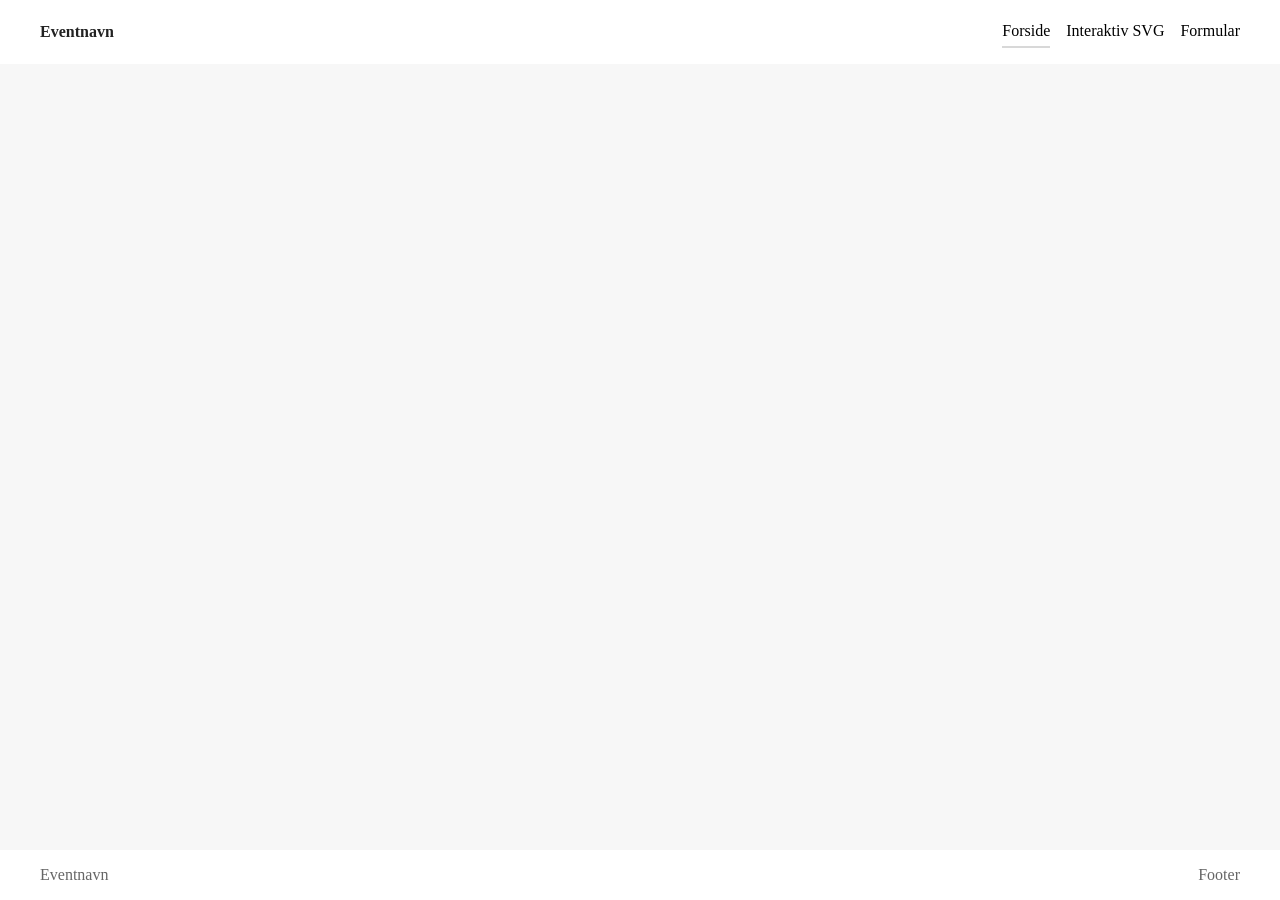
==== index.html @ 4a42bdc1 "init" ====
<!DOCTYPE html>
<html lang="da">

<head>
  <meta charset="UTF-8">
  <meta name="viewport" content="width=device-width, initial-scale=1.0">
  <title>Eventnavn</title>
  <link rel="stylesheet" href="./starter.css">
  <link rel="stylesheet" href="./style.css">
</head>

<body>
  <header class="site-header">
    <div class="header-content">
      <a class="site-logo" href="./">Eventnavn</a>
      <nav class="site-nav">
        <button>Menu</button>
        <ul class="menu" id="menu" popover>
          <li><a href="./" aria-current="page">Forside</a></li>
          <li><a href="./svg.html">Interaktiv SVG</a></li>
          <li><a href="./form.html">Formular</a></li>
        </ul>
      </nav>
    </div>
  </header>

  <main></main>

  <footer class="site-footer">
    <div class="footer-content">
      <p>Eventnavn</p>
      <p>Footer</p>
    </div>
  </footer>
  <script src="./script.js"></script>
</body>

</html>
---- style.css ----
/* Variabler */
html {
  --color-page: #f7f7f7;
  --color-surface: #fff;
  --color-text: #222;
  --color-muted: #666;
  --color-border: #d8d8d8;
  --space-05: 0.5rem;
  --space-1: 1rem;
  --space-2: 2rem;
  --space-3: 3rem;

  background: var(--color-page);
  color: var(--color-text);
}

/* Globalt layout */
body {
  margin: 0;
  min-height: 100svh;
  display: grid;
  grid-template-rows: auto 1fr auto;
  grid-template-columns: minmax(1rlh, 1fr) minmax(0, 75rem) minmax(1rlh, 1fr);
}

h1,
h2,
h3,
p {
  margin: 0;
}

main {
  display: grid;
  grid-template-columns: inherit;
  grid-column: 1 / -1;
  align-content: start;
}

main > * {
  grid-column: 2;
  padding-block: var(--space-3);
}

.svg-page {
  display: grid;
  gap: var(--space-2);
}

.svg-intro {
  display: grid;
  gap: var(--space-1);
  max-width: 60ch;
}

.svg-intro p {
  color: var(--color-muted);
}

.svg-layout {
  display: grid;
  gap: var(--space-2);
  align-items: start;
  @media (width > 800px) {
    grid-template-columns: 1fr min(40%, 36ch);
  }
}

.form-page {
  display: grid;
  gap: var(--space-2);
  @media (width > 600px) {
    grid-template-columns: min(40%, 50ch) 1fr;
  }
}

.form-intro {
  display: grid;
  gap: var(--space-1);
  align-content: start;
  max-width: 60ch;
}

.form-intro p {
  color: var(--color-muted);
}

.opsamling-page {
  display: grid;
  gap: var(--space-2);
  align-items: start;

  @media (width > 800px) {
    grid-template-columns: minmax(0, 44ch) minmax(20rem, 1fr);
  }
}

.opsamling-intro {
  display: grid;
  gap: var(--space-1);
  max-width: 60ch;
}

.opsamling-intro p {
  color: var(--color-muted);
}

.error-page {
  display: grid;
  gap: var(--space-1);
  max-width: 60ch;
}

.error-page p {
  color: var(--color-muted);
}

/* Header og footer */
.site-header,
.site-footer {
  grid-column: 1 / -1;

  display: grid;
  grid-template-columns: inherit;
  background: var(--color-surface);
}

.header-content,
.footer-content {
  grid-column: 2;
}

.header-content {
  min-height: 4rem;
  display: flex;
  justify-content: space-between;
  align-items: center;
  gap: var(--space-1);
}

.site-logo {
  color: inherit;
  font-weight: 700;
  text-decoration: none;
}

.footer-content {
  padding-block: var(--space-1);
  display: flex;
  flex-wrap: wrap;
  justify-content: space-between;
  gap: var(--space-1);
  color: var(--color-muted);
}

/* Navigation */
[popover] {
  margin: 0;
  padding: 0;
  border: none;
  background: transparent;
}

.site-nav button {
  padding: 0.4rem 0.7rem;
  border: 1px solid var(--color-border);
  background: var(--color-surface);
  @media (width > 600px) {
    display: none;
  }
}

.menu {
  margin: 0;
  padding: var(--space-1);
  list-style: none;
  background: var(--color-surface);
  border: 1px solid var(--color-border);
  @media (width > 600px) {
    display: flex;
    gap: var(--space-1);
    padding: 0;
    border: none;
    background: none;
    position: static;
  }
}

.menu a {
  display: block;
  padding: 0.4rem 0;
  color: inherit;
  text-decoration: none;
  border-bottom: 2px solid #0000;
}

.menu a[aria-current="page"] {
  border-bottom-color: var(--color-border);
}

/* Flader */
.panel,
.svg-placeholder,
.form-placeholder,
.opsamling-placeholder {
  background: var(--color-surface);
  border: 1px solid var(--color-border);
}

.panel {
  padding: var(--space-1);
  display: grid;
  gap: var(--space-1);
}

.svg-placeholder,
.opsamling-placeholder {
  min-height: -webkit-fill-available;
  min-height: stretch;
}

.form-placeholder {
  min-height: -webkit-fill-available;
  min-height: stretch;
  padding: var(--space-1);
}

/* Details */
.accordion {
  display: grid;
  gap: var(--space-05);
}

.accordion-item {
  border: 1px solid var(--color-border);
  background: var(--color-surface);
}

.accordion-item p {
  padding: 0 var(--space-1) var(--space-1);
  color: var(--color-muted);
}

/* Knap/link */
.button {
  justify-self: start;
  display: inline-block;
  padding: 0.5rem 0.8rem;
  border: 1px solid var(--color-border);
  background: var(--color-surface);
  color: inherit;
  text-decoration: none;
}
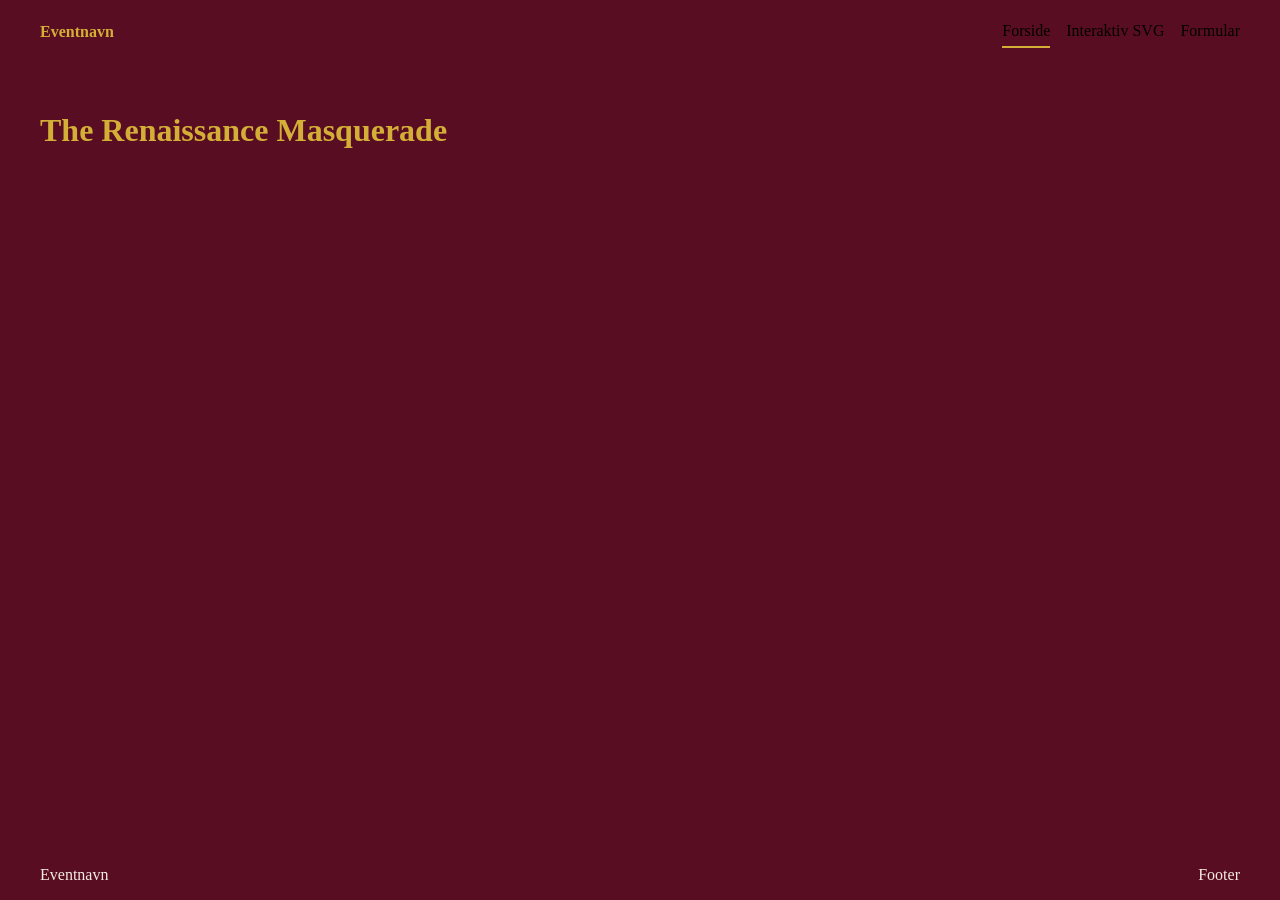
==== commit 88f50e90: "har sat nogle farver ind, og arbejdet lidt på formular" ====
--- a/index.html
+++ b/index.html
@@ -24,7 +24,9 @@
     </div>
   </header>
 
-  <main></main>
+  <main>
+    <h1>The Renaissance Masquerade</h1>
+  </main>
 
   <footer class="site-footer">
     <div class="footer-content">
--- a/style.css
+++ b/style.css
@@ -1,10 +1,10 @@
 /* Variabler */
 html {
-  --color-page: #f7f7f7;
-  --color-surface: #fff;
-  --color-text: #222;
-  --color-muted: #666;
-  --color-border: #d8d8d8;
+  --color-page: #590d22;
+  --color-surface: #590d22;
+  --color-text: #d4af37;
+  --color-muted: #f4ece1;
+  --color-border: #d4af37;
   --space-05: 0.5rem;
   --space-1: 1rem;
   --space-2: 2rem;
@@ -12,6 +12,10 @@
 
   background: var(--color-page);
   color: var(--color-text);
+
+  --font-heading: "Germania One", serif;
+  --font-body:    
+;
 }
 
 /* Globalt layout */
@@ -21,6 +25,12 @@
   display: grid;
   grid-template-rows: auto 1fr auto;
   grid-template-columns: minmax(1rlh, 1fr) minmax(0, 75rem) minmax(1rlh, 1fr);
+}
+
+h1,
+h2,
+h3 {
+  font-family: var(--font-);
 }
 
 h1,
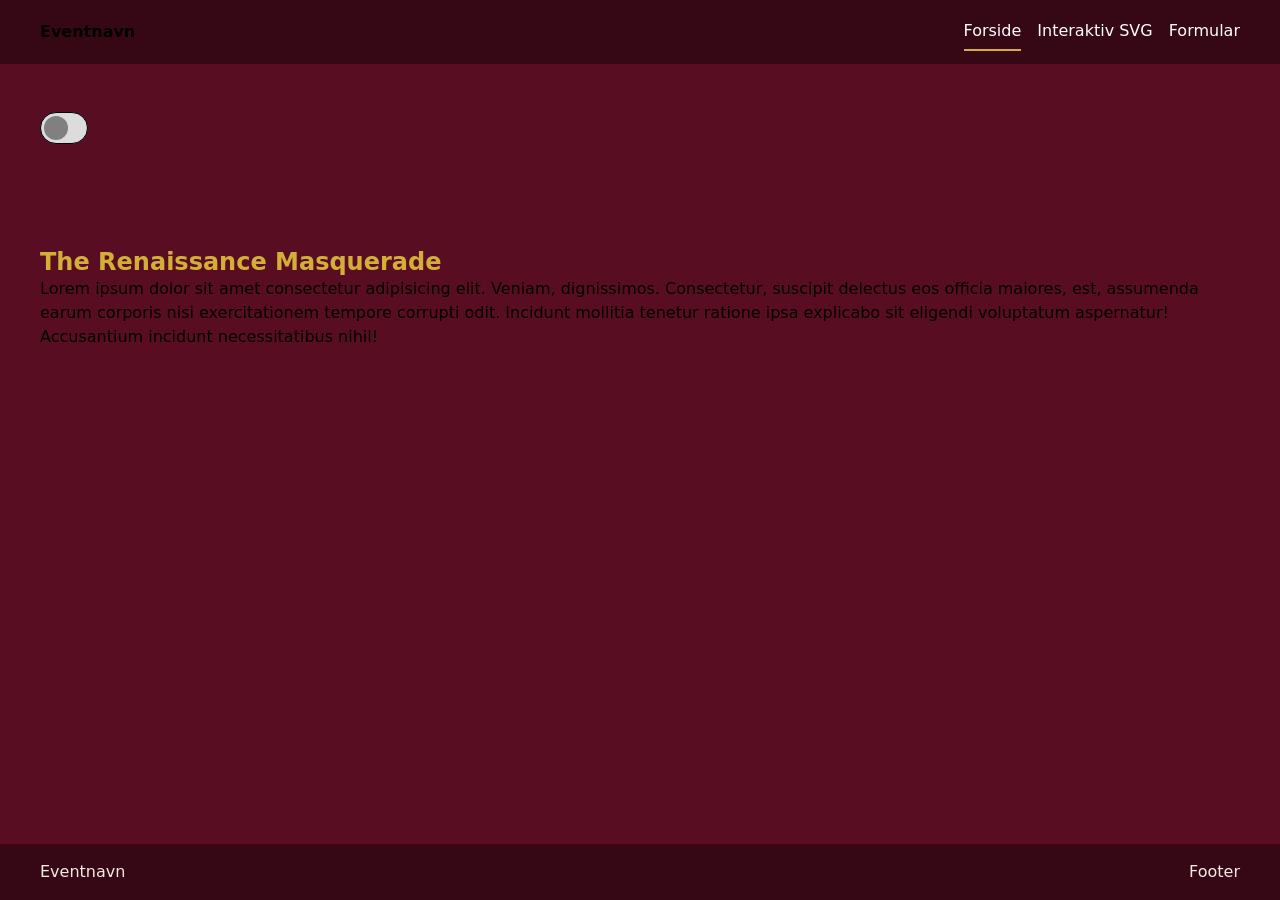
==== commit 95282109: "Har arbejdet på dark-mode/light-mode" ====
--- a/index.html
+++ b/index.html
@@ -25,7 +25,17 @@
   </header>
 
   <main>
-    <h1>The Renaissance Masquerade</h1>
+    <label>
+      <span class="visually-hidden">Theme</span>
+      <input id="theme-toggle" type="checkbox">
+    </label>
+    <section>
+      <h1>The Renaissance Masquerade</h1>
+      <p>Lorem ipsum dolor sit amet consectetur adipisicing elit. Veniam, dignissimos. Consectetur, suscipit delectus
+        eos officia maiores, est, assumenda earum corporis nisi exercitationem tempore corrupti odit. Incidunt mollitia
+        tenetur ratione ipsa explicabo sit eligendi voluptatum aspernatur! Accusantium incidunt necessitatibus nihil!
+      </p>
+    </section>
   </main>
 
   <footer class="site-footer">
--- a/starter.css
+++ b/starter.css
@@ -0,0 +1,117 @@
+*,
+::before,
+::after {
+  box-sizing: border-box;
+  margin: 0;
+  padding: 0;
+}
+
+html {
+  interpolate-size: allow-keywords;
+  font-family: system-ui, sans-serif;
+  line-height: 1.5;
+  -webkit-font-smoothing: antialiased;
+}
+
+h1,
+h2 {
+  line-height: 1.25;
+}
+
+p,
+li {
+  text-wrap: pretty;
+}
+
+img,
+svg {
+  display: block;
+  width: 100%;
+  height: auto;
+}
+
+label {
+  display: block;
+}
+
+input,
+button,
+textarea,
+select {
+  font: inherit;
+  color: inherit;
+  background-color: transparent;
+  font-size: max(1em, 16px);
+  padding: 0;
+  margin: 0;
+}
+
+input:where([type="checkbox"], [type="radio"]) {
+  width: 1em;
+  height: 1em;
+}
+
+textarea {
+  resize: none;
+  min-height: 4lh;
+}
+
+legend {
+  padding: 0;
+}
+
+select,
+::picker(select) {
+  appearance: base-select;
+}
+
+[popover] {
+  margin: revert;
+}
+
+dialog {
+  overscroll-behavior: none;
+
+  &::backdrop {
+    overflow: hidden;
+    overscroll-behavior: contain;
+  }
+}
+
+.visually-hidden {
+  position: absolute;
+  width: 1px;
+  height: 1px;
+  overflow: hidden;
+  white-space: nowrap;
+  clip-path: inset(100%);
+}
+
+#theme-toggle {
+  --h: 2rem;
+  --w: 3rem;
+  font: inherit;
+  appearance: none;
+  background: gainsboro;
+  height: var(--h);
+  width: var(--w);
+  border: 1px solid #000;
+  cursor: pointer;
+  border-radius: 9999px;
+}
+
+#theme-toggle::before {
+  content: "";
+  display: block;
+  padding: 3px;
+  height: 100%;
+  aspect-ratio: 1;
+  background: gray content-box;
+  border-radius: inherit;
+  transition: 0.3s;
+}
+
+#theme-toggle:checked::before {
+  background-color: green;
+  translate: calc(var(--w) - var(--h));
+}
--- a/style.css
+++ b/style.css
@@ -1,10 +1,12 @@
 /* Variabler */
 html {
-  --color-page: #590d22;
-  --color-surface: #590d22;
-  --color-text: #d4af37;
+  color-scheme: dark;
+  --color-page: light-dark(#f3e9d8, #590d22);
+  --color-surface: light-dark(#d9c2a2, #360714);
+  --color-heading: light-dark(#d4af37, #d4af37);
+  --color-text: light-dark(#black, #f4ece1);
   --color-muted: #f4ece1;
-  --color-border: #d4af37;
+  --color-border: light-dark(#d4af37, #d4af37);
   --space-05: 0.5rem;
   --space-1: 1rem;
   --space-2: 2rem;
@@ -12,10 +14,10 @@
 
   background: var(--color-page);
   color: var(--color-text);
-
-  --font-heading: "Germania One", serif;
-  --font-body:    
-;
+}
+
+html.light {
+  color-scheme: light;
 }
 
 /* Globalt layout */
@@ -30,7 +32,7 @@
 h1,
 h2,
 h3 {
-  font-family: var(--font-);
+  color: var(--color-heading);
 }
 
 h1,
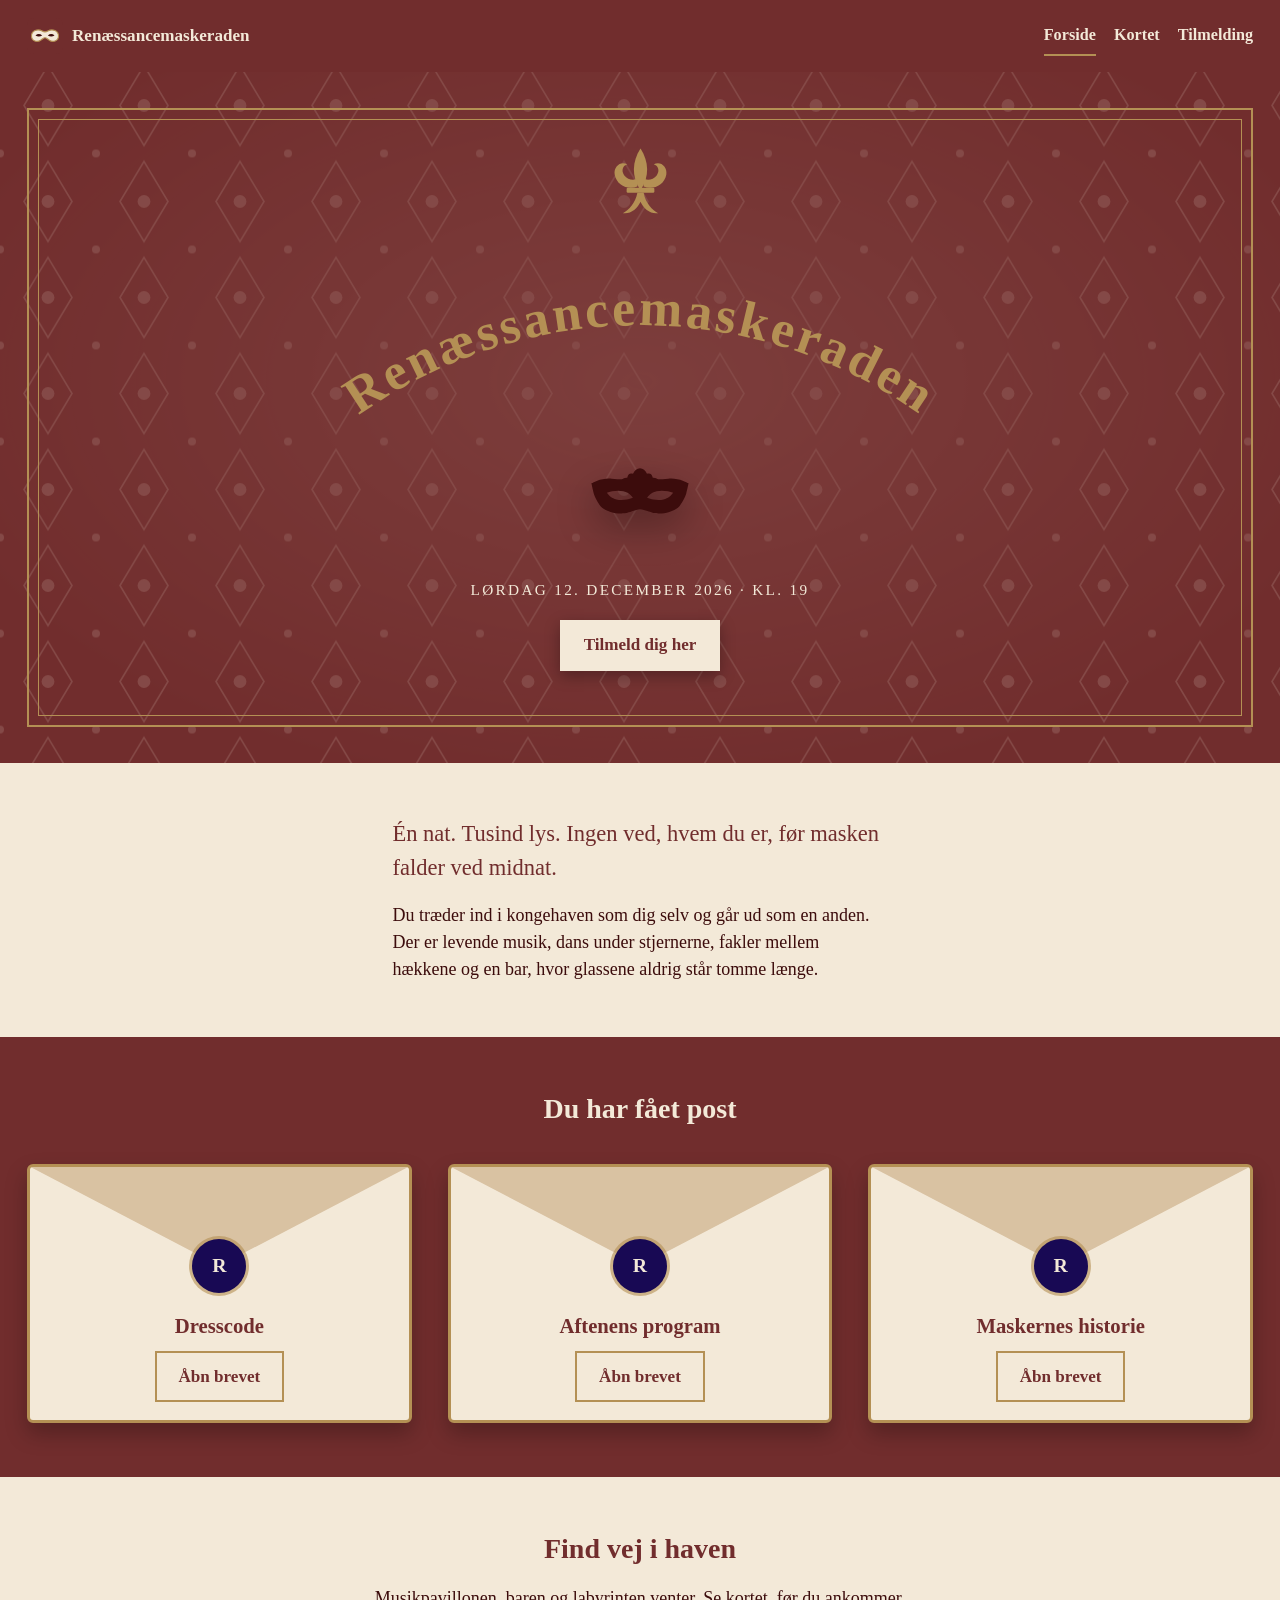
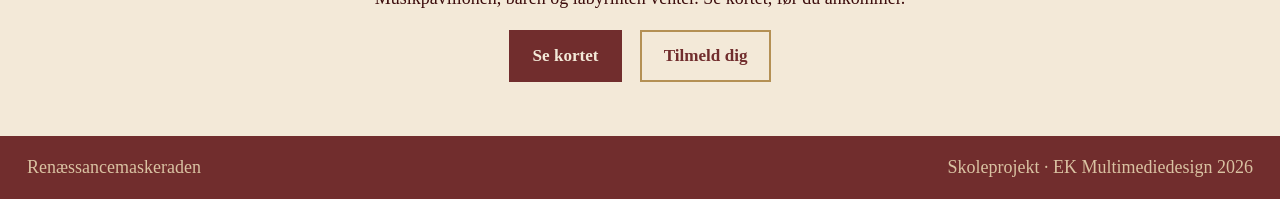
==== commit 47038b9c: "push" ====
--- a/index.html
+++ b/index.html
@@ -2,46 +2,142 @@
 <html lang="da">
 
 <head>
-  <meta charset="UTF-8">
-  <meta name="viewport" content="width=device-width, initial-scale=1.0">
-  <title>Eventnavn</title>
-  <link rel="stylesheet" href="./starter.css">
-  <link rel="stylesheet" href="./style.css">
+  <meta charset="UTF-8" />
+  <meta name="viewport" content="width=device-width, initial-scale=1.0" />
+  <title>Renæssancemaskeraden</title>
+  <link rel="icon" href="img/favicon.svg" type="image/svg+xml">
+  <link rel="stylesheet" href="starter.css" />
+  <link rel="stylesheet" href="style.css" />
 </head>
 
 <body>
   <header class="site-header">
     <div class="header-content">
-      <a class="site-logo" href="./">Eventnavn</a>
+      <a class="site-logo" href="./">
+        <img src="./img/favicon.svg" alt="">
+        Renæssancemaskeraden
+      </a>
       <nav class="site-nav">
-        <button>Menu</button>
+        <button popovertarget="menu">Menu</button>
         <ul class="menu" id="menu" popover>
           <li><a href="./" aria-current="page">Forside</a></li>
-          <li><a href="./svg.html">Interaktiv SVG</a></li>
-          <li><a href="./form.html">Formular</a></li>
+          <li><a href="./svg.html">Kortet</a></li>
+          <li><a href="./form.html">Tilmelding</a></li>
         </ul>
       </nav>
     </div>
   </header>
 
   <main>
-    <label>
-      <span class="visually-hidden">Theme</span>
-      <input id="theme-toggle" type="checkbox">
-    </label>
-    <section>
-      <h1>The Renaissance Masquerade</h1>
-      <p>Lorem ipsum dolor sit amet consectetur adipisicing elit. Veniam, dignissimos. Consectetur, suscipit delectus
-        eos officia maiores, est, assumenda earum corporis nisi exercitationem tempore corrupti odit. Incidunt mollitia
-        tenetur ratione ipsa explicabo sit eligendi voluptatum aspernatur! Accusantium incidunt necessitatibus nihil!
-      </p>
+    <!-- Hero: fuld bredde, med baggrundsbillede og ramme -->
+    <section class="hero full-bleed">
+      <div class="hero-frame">
+        <img class="hero-fleur" src="./img/fleur.svg" alt="">
+
+        <!-- Titlen i en bue. Den rigtige tekst står skjult i h1, så skærmlæsere kan læse den.
+             Selve buen er en lille SVG, hvor teksten følger stien med id "bue". -->
+        <h1 class="hero-title">
+          <span class="visually-hidden">Renæssancemaskeraden</span>
+          <svg viewBox="0 0 1000 330" aria-hidden="true">
+            <path id="bue" d="M70 300A560 560 0 0 1 930 300" fill="none" />
+            <text>
+              <textPath href="#bue" startOffset="50%" text-anchor="middle">Renæssancemaskeraden</textPath>
+            </text>
+          </svg>
+          <!-- Placeholder: skift til jeres billede af de to masker -->
+          <img class="hero-masker" src="./img/maske-colombina.svg" alt="">
+        </h1>
+
+        <p class="hero-date">Lørdag 12. december 2026 · kl. 19</p>
+        <a class="button button-primary" href="./form.html">Tilmeld dig her</a>
+      </div>
     </section>
+
+    <!-- Intro -->
+    <section class="event-intro reveal">
+      <p>Én nat. Tusind lys. Ingen ved, hvem du er, før masken falder ved midnat.</p>
+      <p>Du træder ind i kongehaven som dig selv og går ud som en anden. Der er levende musik, dans under
+        stjernerne, fakler mellem hækkene og en bar, hvor glassene aldrig står tomme længe.</p>
+    </section>
+
+    <!-- Breve: fuld bredde. Hvert brev åbner en popover -->
+    <section class="letters full-bleed">
+      <div class="letters-content">
+        <h2>Du har fået post</h2>
+        <div class="letter-grid">
+
+          <article class="envelope reveal">
+            <span class="envelope-seal" aria-hidden="true">R</span>
+            <h3>Dresscode</h3>
+            <button class="button button-secondary" popovertarget="brev-dresscode">Åbn brevet</button>
+          </article>
+
+          <article class="envelope reveal">
+            <span class="envelope-seal" aria-hidden="true">R</span>
+            <h3>Aftenens program</h3>
+            <button class="button button-secondary" popovertarget="brev-program">Åbn brevet</button>
+          </article>
+
+          <article class="envelope reveal">
+            <span class="envelope-seal" aria-hidden="true">R</span>
+            <h3>Maskernes historie</h3>
+            <button class="button button-secondary" popovertarget="brev-masker">Åbn brevet</button>
+          </article>
+
+        </div>
+      </div>
+    </section>
+
+    <!-- Teaser til kortet og formularen -->
+    <section class="teaser reveal">
+      <h2>Find vej i haven</h2>
+      <p>Musikpavillonen, baren og labyrinten venter. Se kortet, før du ankommer.</p>
+      <div class="actions">
+        <a class="button button-primary" href="./svg.html">Se kortet</a>
+        <a class="button button-secondary" href="./form.html">Tilmeld dig</a>
+      </div>
+    </section>
+
+    <!-- Brevene (popovers). De ligger her og folder sig ud oven på siden -->
+    <article class="letter" id="brev-dresscode" popover>
+      <p class="letter-kicker">Til vores gæster</p>
+      <h2>Dresscode</h2>
+      <p>Kom i dit fineste. Tænk dybe røde farver, guld og sort. Masken er det eneste krav, og den skal blive på
+        til midnat.</p>
+      <p>Har du ingen maske, kan du låne en ved porten.</p>
+      <p class="letter-sign">Deres ærbødige vært</p>
+      <button class="button button-primary" popovertarget="brev-dresscode" popovertargetaction="hide">Luk
+        brevet</button>
+    </article>
+
+    <article class="letter" id="brev-program" popover>
+      <p class="letter-kicker">Til vores gæster</p>
+      <h2>Aftenens program</h2>
+      <ul>
+        <li><strong>19.00</strong> Portene åbner</li>
+        <li><strong>20.00</strong> Orkestret spiller op i pavillonen</li>
+        <li><strong>22.00</strong> Fakkelvandring gennem labyrinten</li>
+        <li><strong>24.00</strong> Maskerne falder</li>
+      </ul>
+      <p class="letter-sign">Deres ærbødige vært</p>
+      <button class="button button-primary" popovertarget="brev-program" popovertargetaction="hide">Luk brevet</button>
+    </article>
+
+    <article class="letter" id="brev-masker" popover>
+      <p class="letter-kicker">Til vores gæster</p>
+      <h2>Maskernes historie</h2>
+      <p><strong>Colombina</strong> er halvmasken med fjer, der kun dækker øjnene.</p>
+      <p><strong>Volto</strong> er den hvide helmaske, der gør alle ansigter ens.</p>
+      <p><strong>Bauta</strong> har en fremskudt hage, så man kan spise og drikke uden at tage den af.</p>
+      <p class="letter-sign">Deres ærbødige vært</p>
+      <button class="button button-primary" popovertarget="brev-masker" popovertargetaction="hide">Luk brevet</button>
+    </article>
   </main>
 
   <footer class="site-footer">
     <div class="footer-content">
-      <p>Eventnavn</p>
-      <p>Footer</p>
+      <p>Renæssancemaskeraden</p>
+      <p>Skoleprojekt · EK Multimediedesign 2026</p>
     </div>
   </footer>
   <script src="./script.js"></script>
--- a/style.css
+++ b/style.css
@@ -1,23 +1,55 @@
 /* Variabler */
 html {
-  color-scheme: dark;
-  --color-page: light-dark(#f3e9d8, #590d22);
-  --color-surface: light-dark(#d9c2a2, #360714);
-  --color-heading: light-dark(#d4af37, #d4af37);
-  --color-text: light-dark(#black, #f4ece1);
-  --color-muted: #f4ece1;
-  --color-border: light-dark(#d4af37, #d4af37);
+  /* Farver fra styletile (masquerade) */
+  --color-page: #f3e9d8; /* Background */
+  --color-surface: #d9c2a2; /* Surface */
+  --color-text: #3c0c0c; /* Text */
+  --color-primary: #712d2d; /* Primary */
+  --color-accent: #b49054; /* Accent, kun til pynt og kanter */
+  --color-night: #180954; /* Den 6. farve, mørkeblå */
+  --color-wine: #712d2d; /* Primary, som ikke skifter i dark mode */
+  --color-text-dark: #3c0c0c; /* Text, som ikke skifter i dark mode */
+
+  /* Afledte farver */
+  --color-on-primary: #f3e9d8; /* tekst oven på Primary */
+  --color-button-hover: var(--color-text);
+  --color-muted: #5e3030;
+  --color-border: var(--color-accent);
+  --color-error: #9b1c1c;
+
+  /* Fonte */
+  --font-heading: "Cinzel", "Times New Roman", serif;
+  --font-body: "IM Fell English", Georgia, serif;
+
+  /* Afstande */
   --space-05: 0.5rem;
   --space-1: 1rem;
   --space-2: 2rem;
   --space-3: 3rem;
 
+  color-scheme: light dark;
   background: var(--color-page);
   color: var(--color-text);
-}
-
-html.light {
-  color-scheme: light;
+  font-family: var(--font-body);
+  font-size: 112.5%; /* 18px brødtekst */
+}
+
+/* Darkmode: de samme variabler får bare nye værdier */
+@media (prefers-color-scheme: dark) {
+  html {
+    --color-page: #1f0b0b;
+    --color-surface: #351717;
+    --color-text: #f3e9d8;
+    --color-primary: #d9c2a2;
+    --color-on-primary: #1f0b0b;
+    --color-muted: #d9c2a2;
+    --color-error: #ff9d8a;
+  }
+}
+
+/* Skift mellem siderne (view transition) */
+@view-transition {
+  navigation: auto;
 }
 
 /* Globalt layout */
@@ -27,12 +59,6 @@
   display: grid;
   grid-template-rows: auto 1fr auto;
   grid-template-columns: minmax(1rlh, 1fr) minmax(0, 75rem) minmax(1rlh, 1fr);
-}
-
-h1,
-h2,
-h3 {
-  color: var(--color-heading);
 }
 
 h1,
@@ -54,6 +80,49 @@
   padding-block: var(--space-3);
 }
 
+/* Typografi */
+h1,
+h2,
+h3,
+summary,
+legend {
+  font-family: var(--font-heading);
+  color: var(--color-primary);
+}
+
+h1 {
+  font-weight: 700;
+  font-size: clamp(2rem, 1.2rem + 3.5vw, 2.667rem); /* 48px på stor skærm */
+  line-height: 1.2;
+}
+
+h2 {
+  font-weight: 550;
+  font-size: 1.556rem; /* 28px */
+  line-height: 1.3;
+}
+
+h3 {
+  font-weight: 600;
+  font-size: 1.15rem;
+}
+
+/* Links: understreget i Primary, understregningen bliver guld ved hover */
+a {
+  color: var(--color-primary);
+  text-decoration: underline;
+  text-underline-offset: 0.2em;
+}
+
+a:hover {
+  text-decoration-color: var(--color-accent);
+}
+
+:focus-visible {
+  outline: 3px solid var(--color-primary);
+  outline-offset: 3px;
+}
+
 .svg-page {
   display: grid;
   gap: var(--space-2);
@@ -134,7 +203,18 @@
 
   display: grid;
   grid-template-columns: inherit;
-  background: var(--color-surface);
+
+  /* Header og footer er røde på alle sider, så farverne byttes om herinde */
+  --color-primary: #f3e9d8;
+  --color-text: #f3e9d8;
+  --color-muted: #d9c2a2;
+  --color-surface: var(--color-wine);
+  background: var(--color-wine);
+  color: #f3e9d8;
+}
+
+.site-header {
+  view-transition-name: site-header; /* headeren står stille, når man skifter side */
 }
 
 .header-content,
@@ -151,9 +231,19 @@
 }
 
 .site-logo {
-  color: inherit;
+  display: flex;
+  align-items: center;
+  gap: var(--space-05);
+  color: var(--color-primary);
+  font-family: var(--font-heading);
   font-weight: 700;
+  font-size: 0.95rem;
   text-decoration: none;
+}
+
+.site-logo img {
+  width: 2rem;
+  flex: none;
 }
 
 .footer-content {
@@ -175,8 +265,12 @@
 
 .site-nav button {
   padding: 0.4rem 0.7rem;
-  border: 1px solid var(--color-border);
-  background: var(--color-surface);
+  border: 2px solid var(--color-accent);
+  background: transparent;
+  color: var(--color-primary);
+  font-family: var(--font-heading);
+  font-weight: 600;
+  cursor: pointer;
   @media (width > 600px) {
     display: none;
   }
@@ -187,7 +281,12 @@
   padding: var(--space-1);
   list-style: none;
   background: var(--color-surface);
-  border: 1px solid var(--color-border);
+  border: 2px solid var(--color-accent);
+  @media (width <= 600px) {
+    /* Mobil: menuen åbner som en lille boks under knappen */
+    inset: 4.5rem 1rem auto auto;
+    min-width: 12rem;
+  }
   @media (width > 600px) {
     display: flex;
     gap: var(--space-1);
@@ -201,13 +300,17 @@
 .menu a {
   display: block;
   padding: 0.4rem 0;
-  color: inherit;
+  color: var(--color-text);
+  font-family: var(--font-heading);
+  font-weight: 600;
+  font-size: 0.9rem;
   text-decoration: none;
   border-bottom: 2px solid #0000;
 }
 
+.menu a:hover,
 .menu a[aria-current="page"] {
-  border-bottom-color: var(--color-border);
+  border-bottom-color: var(--color-accent);
 }
 
 /* Flader */
@@ -245,21 +348,698 @@
 
 .accordion-item {
   border: 1px solid var(--color-border);
-  background: var(--color-surface);
+  background: var(--color-page);
+}
+
+.accordion-item[open] {
+  border-color: var(--color-primary);
+}
+
+.accordion-item summary {
+  padding: 0.7rem var(--space-1);
+  display: flex;
+  justify-content: space-between;
+  align-items: center;
+  font-weight: 600;
+  cursor: pointer;
+  list-style: none;
+}
+
+/* Plus-tegnet drejer og bliver til et kryds, når punktet er åbent */
+.accordion-item summary::after {
+  content: "+";
+  font-size: 1.4rem;
+  line-height: 1;
+  transition: rotate 0.3s;
+}
+
+.accordion-item[open] summary::after {
+  rotate: 45deg;
 }
 
 .accordion-item p {
   padding: 0 var(--space-1) var(--space-1);
   color: var(--color-muted);
+}
+
+/* Punktet glider op og i. Virker fordi starter.css har interpolate-size: allow-keywords */
+.accordion-item::details-content {
+  block-size: 0;
+  overflow: clip;
+  transition:
+    block-size 0.3s,
+    content-visibility 0.3s allow-discrete;
+}
+
+.accordion-item[open]::details-content {
+  block-size: auto;
 }
 
 /* Knap/link */
 .button {
   justify-self: start;
   display: inline-block;
-  padding: 0.5rem 0.8rem;
-  border: 1px solid var(--color-border);
+  padding: 0.6rem 1.2rem;
+  border: 2px solid transparent;
+  font-family: var(--font-heading);
+  font-weight: 600;
+  font-size: 0.95rem;
+  text-decoration: none;
+  cursor: pointer;
+  transition:
+    background-color 0.2s,
+    border-color 0.2s,
+    color 0.2s;
+}
+
+/* Primary: baggrund Primary, tekst Background. Hover: baggrund Text */
+.button-primary {
+  background: var(--color-primary);
+  border-color: var(--color-primary);
+  color: var(--color-on-primary);
+}
+
+.button-primary:hover {
+  background: var(--color-button-hover);
+  border-color: var(--color-button-hover);
+}
+
+/* Secondary: kant Accent, tekst Primary. Hover: baggrund Surface */
+.button-secondary {
+  background: transparent;
+  border-color: var(--color-accent);
+  color: var(--color-primary);
+}
+
+.button-secondary:hover {
   background: var(--color-surface);
+}
+
+.actions {
+  display: flex;
+  flex-wrap: wrap;
+  gap: var(--space-1);
+}
+
+/* ------------------------------------------------------------ */
+/* Forside                                                       */
+/* ------------------------------------------------------------ */
+
+/* En section i fuld bredde. Den låner sidens tre kolonner, så indholdet stadig står i midten */
+.full-bleed {
+  grid-column: 1 / -1;
+  display: grid;
+  grid-template-columns: inherit;
+}
+
+.full-bleed > * {
+  grid-column: 2;
+}
+
+/* Røde flader: her bytter vi om på farverne, så overskrifter og knapper bliver lyse */
+.hero,
+.letters {
+  --color-primary: #f3e9d8;
+  --color-on-primary: #712d2d;
+  --color-button-hover: #d9c2a2;
+  --color-text: #f3e9d8;
+  --color-surface: rgb(243 233 216 / 0.12);
+  color: #f3e9d8;
+  background-color: var(--color-wine);
+}
+
+/* Hero */
+.hero {
+  position: relative;
+  isolation: isolate; /* så baggrundsbilledet bliver liggende bag indholdet */
+  padding-block: var(--space-2);
+}
+
+/* Baggrundsbilledet ligger i et ::before, så vi kan skrue ned for det uden at teksten bliver svag */
+.hero::before {
+  content: "";
+  position: absolute;
+  inset: 0;
+  z-index: -1;
+  background: url("./img/hero-baggrund.svg") center / cover;
+  opacity: 0.15;
+}
+
+/* Rammen om hero */
+.hero-frame {
+  position: relative;
+  display: grid;
+  justify-items: center;
+  gap: var(--space-1);
+  padding: var(--space-2) var(--space-05) var(--space-3);
+  border: 2px solid var(--color-accent);
+  text-align: center;
+}
+
+/* Inderste streg i rammen */
+.hero-frame::after {
+  content: "";
+  position: absolute;
+  inset: 0.5rem;
+  border: 1px solid var(--color-accent);
+  pointer-events: none;
+}
+
+.hero-fleur {
+  width: 3.5rem;
+}
+
+/* Titlen i bue og maskerne ligger oven i hinanden i samme felt */
+.hero-title {
+  display: grid;
+  width: min(100%, 48rem);
+}
+
+.hero-title > svg,
+.hero-masker {
+  grid-area: 1 / 1;
+}
+
+.hero-title text {
+  font-family: var(--font-heading);
+  font-size: 60px;
+  font-weight: 700;
+  letter-spacing: 0.06em;
+  fill: var(--color-accent);
+}
+
+.hero-masker {
+  width: 34%;
+  align-self: end;
+  justify-self: center;
+  translate: 0 30%;
+  filter: drop-shadow(0 0.8rem 1rem rgb(0 0 0 / 0.35));
+}
+
+.hero-date {
+  margin-top: var(--space-2);
+  font-family: var(--font-heading);
+  font-size: 0.85rem;
+  letter-spacing: 0.15em;
+  text-transform: uppercase;
+}
+
+/* Knappen i hero står i midten */
+.hero .button {
+  justify-self: center;
+  box-shadow: 0 0.3rem 0.8rem rgb(0 0 0 / 0.3);
+}
+
+/* Intro */
+.event-intro {
+  display: grid;
+  gap: var(--space-1);
+  max-width: 55ch;
+  justify-self: center;
+  padding-block: var(--space-3);
+}
+
+.event-intro p:first-child {
+  font-family: var(--font-heading);
+  font-size: 1.25rem;
+  color: var(--color-primary);
+}
+
+/* Breve */
+.letters {
+  padding-block: var(--space-3);
+}
+
+.letters-content {
+  display: grid;
+  gap: var(--space-2);
+}
+
+.letters h2 {
+  text-align: center;
+}
+
+.letter-grid {
+  display: grid;
+  gap: var(--space-2);
+  grid-template-columns: repeat(auto-fit, minmax(15rem, 1fr));
+}
+
+/* Konvolutten */
+.envelope {
+  position: relative;
+  display: grid;
+  align-content: end;
+  justify-items: center;
+  gap: var(--space-05);
+  padding: 8rem var(--space-1) var(--space-1); /* plads til klappen og lakseglet øverst */
+  background: #f3e9d8;
+  color: #3c0c0c;
+  border: 3px solid var(--color-accent);
+  border-radius: 6px;
+  box-shadow: 0 0.6rem 1.2rem rgb(0 0 0 / 0.25);
+  transition:
+    translate 0.3s,
+    box-shadow 0.3s;
+}
+
+/* Klappen øverst er en trekant, lavet med clip-path */
+.envelope::before {
+  content: "";
+  position: absolute;
+  inset: 0 0 auto;
+  height: 5.5rem;
+  background: #d9c2a2;
+  clip-path: polygon(0 0, 100% 0, 50% 100%);
+  transform-origin: top;
+  transition: scale 0.4s;
+}
+
+.envelope:hover {
+  translate: 0 -0.3rem;
+  box-shadow: 0 1rem 1.6rem rgb(0 0 0 / 0.3);
+}
+
+/* Klappen løfter sig en smule, når man holder musen over */
+.envelope:hover::before {
+  scale: 1 0.8;
+}
+
+/* Laksegl */
+.envelope-seal {
+  position: absolute;
+  top: 5.5rem;
+  left: 50%;
+  translate: -50% -50%;
+  display: grid;
+  place-items: center;
+  width: 3rem;
+  aspect-ratio: 1;
+  border-radius: 50%;
+  background: var(--color-night);
+  color: #f3e9d8;
+  font-family: var(--font-heading);
+  font-size: 1.1rem;
+  font-weight: 700;
+  box-shadow: 0 0 0 3px rgb(180 144 84 / 0.6);
+}
+
+.envelope h3 {
+  color: #712d2d;
+}
+
+.envelope .button {
+  justify-self: center;
+}
+
+/* Inde i konvolutten bruger knappen de lyse farver */
+.envelope .button-secondary {
+  color: #712d2d;
+}
+
+.envelope .button-secondary:hover {
+  background: #d9c2a2;
+}
+
+/* Teaser */
+.teaser {
+  display: grid;
+  justify-items: center;
+  gap: var(--space-1);
+  text-align: center;
+  padding-block: var(--space-3);
+}
+
+.teaser .actions {
+  justify-content: center;
+}
+
+/* ------------------------------------------------------------ */
+/* Brevet (popover på forsiden)                                  */
+/* ------------------------------------------------------------ */
+.letter {
+  margin: auto; /* midt på skærmen */
+  width: min(32rem, 100% - 2rem);
+  max-height: 90svh;
+  overflow: auto;
+  padding: var(--space-2);
+  gap: var(--space-1);
+
+  /* Et brev er papir, så farverne er de samme i light og dark mode */
+  background: #f3e9d8;
+  color: #3c0c0c;
+  border: 1px solid #b49054;
+  outline: 1px solid #b49054;
+  outline-offset: -0.6rem;
+  box-shadow: 0 1.5rem 3rem rgb(0 0 0 / 0.45);
+
+  /* Lukket: brevet er foldet sammen fra toppen */
+  opacity: 0;
+  scale: 1 0.1;
+  transform-origin: top center;
+  transition:
+    opacity 0.35s,
+    scale 0.5s cubic-bezier(0.2, 0.9, 0.3, 1.2),
+    overlay 0.5s allow-discrete,
+    display 0.5s allow-discrete;
+}
+
+.letter:popover-open {
+  display: grid;
+  opacity: 1;
+  scale: 1 1;
+
+  /* Hvor animationen starter fra, når brevet åbner */
+  @starting-style {
+    opacity: 0;
+    scale: 1 0.1;
+  }
+}
+
+.letter::backdrop {
+  background: rgb(60 12 12 / 0);
+  transition:
+    background 0.4s,
+    overlay 0.4s allow-discrete,
+    display 0.4s allow-discrete;
+}
+
+.letter:popover-open::backdrop {
+  background: rgb(60 12 12 / 0.7);
+
+  @starting-style {
+    background: rgb(60 12 12 / 0);
+  }
+}
+
+.letter h2 {
+  color: #712d2d;
+}
+
+.letter ul {
+  padding-left: 1.2rem;
+  display: grid;
+  gap: 0.3rem;
+}
+
+.letter-kicker {
+  font-family: var(--font-heading);
+  font-size: 0.8rem;
+  letter-spacing: 0.12em;
+  text-transform: uppercase;
+  color: #712d2d;
+}
+
+.letter-sign {
+  margin-top: var(--space-05);
+  font-style: italic;
+  text-align: right;
+}
+
+.letter .button {
+  justify-self: center;
+  background: #712d2d;
+  border-color: #712d2d;
+  color: #f3e9d8;
+}
+
+.letter .button:hover {
+  background: #3c0c0c;
+  border-color: #3c0c0c;
+}
+
+/* ------------------------------------------------------------ */
+/* SVG-side                                                      */
+/* ------------------------------------------------------------ */
+.svg-placeholder {
+  border: 2px solid var(--color-accent);
+}
+
+#plantegning text {
+  font-family: var(--font-heading);
+  font-weight: 600;
+  pointer-events: none; /* teksten må ikke stå i vejen for klik */
+}
+
+/* De tre områder er usynlige, indtil man holder musen over eller vælger dem */
+.omraade {
+  fill: #b49054;
+  fill-opacity: 0;
+  stroke: #712d2d;
+  stroke-width: 6;
+  stroke-opacity: 0;
+  cursor: pointer;
+  transition:
+    fill-opacity 0.3s,
+    stroke-opacity 0.3s;
+}
+
+.omraade:hover {
+  fill-opacity: 0.25;
+}
+
+.omraade.er-aktiv {
+  fill-opacity: 0.45;
+  stroke-opacity: 1;
+}
+
+/* ------------------------------------------------------------ */
+/* Formular                                                      */
+/* ------------------------------------------------------------ */
+.masquerade-form {
+  display: grid;
+  gap: var(--space-2);
+  padding: var(--space-2);
+}
+
+.form-group {
+  display: grid;
+  gap: 0.6rem;
+  min-width: 0;
+  padding: var(--space-1);
+  border: 1px solid var(--color-accent);
+}
+
+legend {
+  padding-inline: 0.4rem;
+  font-weight: 600;
+}
+
+/* Tekstfelt og dropdown */
+.text-label {
+  display: grid;
+  gap: 0.3rem;
+}
+
+/* Stjerne efter teksten "Navn", fordi feltet er påkrævet */
+.text-label:has(:required) {
+  grid-template-columns: max-content 1fr;
+  align-items: center;
+}
+
+.text-label:has(:required)::after {
+  content: "*";
+  grid-area: 1 / 2;
+  color: var(--color-error);
+}
+
+.text-label input,
+.text-label .error-message {
+  grid-column: 1 / -1;
+}
+
+input[type="text"],
+select {
+  width: 100%;
+  max-width: 28rem;
+  padding: 0.5rem 0.7rem;
+  background: var(--color-page);
+  border: 1px solid var(--color-text);
+  border-radius: 2px;
+}
+
+/* Fejl: vises først, når brugeren har prøvet at sende eller har forladt feltet */
+.error-message {
+  display: none;
+  color: var(--color-error);
+  font-style: italic;
+}
+
+label:has(:user-invalid) {
+  input {
+    border-color: var(--color-error);
+    outline: 2px solid var(--color-error);
+    outline-offset: 2px;
+  }
+  .error-message {
+    display: block;
+  }
+}
+
+/* Radio og checkbox */
+.radio-group label,
+.checkbox-group label {
+  display: flex;
+  align-items: center;
+  gap: 0.6rem;
+  cursor: pointer;
+}
+
+/* Radioknap tegnet selv: en cirkel, der bliver fyldt med Primary, når den er valgt */
+input[type="radio"] {
+  appearance: none;
+  flex: none;
+  width: 1.2em;
+  height: 1.2em;
+  border: 2px solid var(--color-text);
+  border-radius: 50%;
+  background: var(--color-page);
+  cursor: pointer;
+}
+
+input[type="radio"]:checked {
+  background: radial-gradient(var(--color-primary) 45%, var(--color-page) 50%);
+}
+
+input[type="checkbox"] {
+  flex: none;
+  width: 1.2em;
+  height: 1.2em;
+  accent-color: var(--color-primary);
+  cursor: pointer;
+}
+
+/* Dropdown. starter.css slår den nye styling til med appearance: base-select */
+::picker(select) {
+  margin-top: 0.2rem;
+  padding: 0.3rem;
+  background: var(--color-page);
+  border: 1px solid var(--color-accent);
+}
+
+select::picker-icon {
+  color: var(--color-primary);
+  transition: rotate 0.3s;
+}
+
+select:open::picker-icon {
+  rotate: 180deg;
+}
+
+option {
+  padding: 0.5rem 0.7rem;
+}
+
+option:hover {
+  background: var(--color-surface);
+}
+
+option:checked {
+  background: var(--color-primary);
+  color: var(--color-on-primary);
+}
+
+/* ------------------------------------------------------------ */
+/* Opsamlingsside                                                */
+/* ------------------------------------------------------------ */
+.invitation {
+  padding: var(--space-2);
+  display: grid;
+  gap: 0.6rem;
+  align-content: start;
+  border: 6px double var(--color-accent);
+  animation: fade-up 0.8s ease-out both;
+}
+
+.invitation h2,
+.invitation h3 {
   color: inherit;
-  text-decoration: none;
-}
+}
+
+.invitation h3 {
+  margin-top: var(--space-1);
+}
+
+.invitation img {
+  max-width: 15rem;
+  justify-self: center;
+}
+
+.invitation ul {
+  padding-left: 1.2rem;
+}
+
+.invitation-kicker,
+.invitation-footer {
+  font-family: var(--font-heading);
+  font-size: 0.8rem;
+  letter-spacing: 0.1em;
+  text-transform: uppercase;
+}
+
+.invitation-footer {
+  margin-top: var(--space-1);
+  padding-top: var(--space-1);
+  border-top: 1px solid currentColor;
+}
+
+/* Variationer: script.js sætter en af de tre klasser på invitationen */
+.hof-rubin {
+  background: #712d2d;
+  color: #f3e9d8;
+}
+
+.hof-guld {
+  background: #b49054;
+  color: #3c0c0c;
+}
+
+.hof-nat {
+  background: #180954;
+  color: #f3e9d8;
+}
+
+/* ------------------------------------------------------------ */
+/* Animationer                                                   */
+/* ------------------------------------------------------------ */
+@keyframes fade-up {
+  from {
+    opacity: 0;
+    translate: 0 2rem;
+  }
+}
+
+@keyframes float {
+  to {
+    translate: 0 -0.8rem;
+    rotate: 2deg;
+  }
+}
+
+/* Kun hvis brugeren ikke har bedt om mindre bevægelse */
+@media (prefers-reduced-motion: no-preference) {
+  /* Masken i hero svæver stille op og ned */
+  .hero-mask {
+    animation: float 4s ease-in-out infinite alternate;
+  }
+
+  /* Scroll animation: elementet toner frem, mens det kommer ind i viewporten */
+  @supports (animation-timeline: view()) {
+    .reveal {
+      animation: fade-up ease-out both;
+      animation-timeline: view();
+      animation-range: 0% 35%;
+    }
+  }
+}
+
+@media (prefers-reduced-motion: reduce) {
+  .invitation {
+    animation: none;
+  }
+
+  .popup,
+  .accordion-item::details-content {
+    transition: none;
+  }
+}
